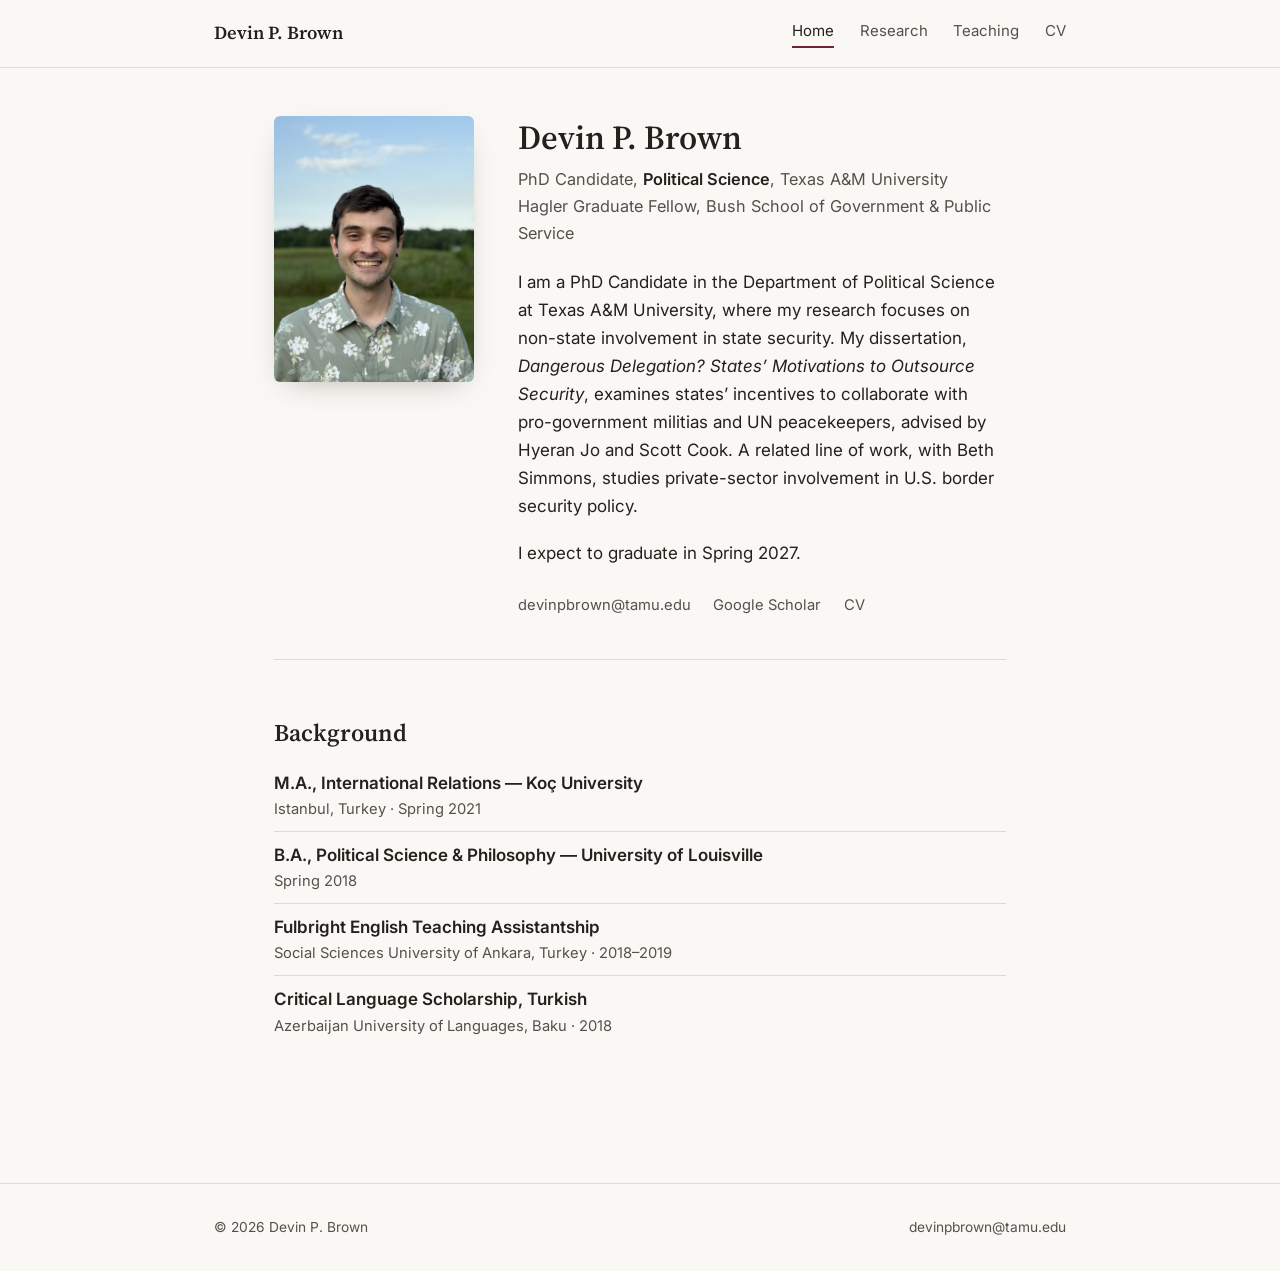
==== index.html @ c1f96a75 "Initial Site" ====
<!doctype html>
<html lang="en">
<head>
<meta charset="utf-8">
<meta name="viewport" content="width=device-width, initial-scale=1">
<title>Devin P. Brown — Political Science</title>
<meta name="description" content="Devin P. Brown, PhD Candidate in Political Science at Texas A&amp;M University. Research on non-state involvement in state security.">
<link rel="preconnect" href="https://fonts.googleapis.com">
<link rel="preconnect" href="https://fonts.gstatic.com" crossorigin>
<link href="https://fonts.googleapis.com/css2?family=Source+Serif+4:opsz,wght@8..60,400;8..60,600;8..60,700&family=Inter:wght@400;500;600&display=swap" rel="stylesheet">
<link rel="stylesheet" href="assets/css/style.css">
</head>
<body>

<header class="site-header">
  <div class="wrap">
    <a class="site-title" href="index.html">Devin P. Brown</a>
    <nav class="site-nav">
      <a href="index.html" class="active">Home</a>
      <a href="research.html">Research</a>
      <a href="teaching.html">Teaching</a>
      <a href="cv.html">CV</a>
    </nav>
  </div>
</header>

<main>
  <div class="wrap">

    <section class="hero">
      <img src="assets/img/headshot.jpg" alt="Portrait of Devin P. Brown">
      <div>
        <h1>Devin P. Brown</h1>
        <p class="role">
          PhD Candidate, <strong>Political Science</strong>, Texas A&amp;M University<br>
          Hagler Graduate Fellow, Bush School of Government &amp; Public Service
        </p>
        <p>
          I am a PhD Candidate in the Department of Political Science at Texas A&amp;M
          University, where my research focuses on non-state involvement in state
          security. My dissertation, <em>Dangerous Delegation? States&rsquo;
          Motivations to Outsource Security</em>, examines states&rsquo; incentives to
          collaborate with pro-government militias and UN peacekeepers, advised by
          Hyeran Jo and Scott Cook. A related line of work, with Beth Simmons, studies
          private-sector involvement in U.S. border security policy.
        </p>
        <p>
          I expect to graduate in Spring 2027.
        </p>
        <div class="contact-row">
          <a href="mailto:devinpbrown@tamu.edu">devinpbrown@tamu.edu</a>
          <a href="https://scholar.google.com/citations?user=MltD35IAAAAJ&hl=en&oi=ao" target="_blank" rel="noopener">Google Scholar</a>
          <a href="cv.html">CV</a>
        </div>
      </div>
    </section>

    <hr class="rule">

    <h2>Background</h2>
    <ul class="plain">
      <li>
        <div class="entry-title">M.A., International Relations — Ko&ccedil; University</div>
        <div class="entry-meta">Istanbul, Turkey · Spring 2021</div>
      </li>
      <li>
        <div class="entry-title">B.A., Political Science &amp; Philosophy — University of Louisville</div>
        <div class="entry-meta">Spring 2018</div>
      </li>
      <li>
        <div class="entry-title">Fulbright English Teaching Assistantship</div>
        <div class="entry-meta">Social Sciences University of Ankara, Turkey · 2018&ndash;2019</div>
      </li>
      <li>
        <div class="entry-title">Critical Language Scholarship, Turkish</div>
        <div class="entry-meta">Azerbaijan University of Languages, Baku · 2018</div>
      </li>
    </ul>

  </div>
</main>

<footer class="site-footer">
  <div class="wrap">
    <span>&copy; 2026 Devin P. Brown</span>
    <span><a href="mailto:devinpbrown@tamu.edu">devinpbrown@tamu.edu</a></span>
  </div>
</footer>

</body>
</html>
---- assets/css/style.css ----
/* ---------- Design tokens ---------- */
:root {
  --bg: #faf8f5;
  --bg-alt: #f2ede6;
  --ink: #24211d;
  --ink-soft: #55504a;
  --rule: #e2dad0;
  --accent: #6e2732;
  --accent-soft: #8a4550;
  --max-w: 780px;
  --font-serif: "Source Serif 4", "Iowan Old Style", "Palatino Linotype", Palatino, Georgia, serif;
  --font-sans: "Inter", -apple-system, BlinkMacSystemFont, "Segoe UI", Roboto, Helvetica, Arial, sans-serif;
}

* { box-sizing: border-box; }

html { scroll-behavior: smooth; }

body {
  margin: 0;
  background: var(--bg);
  color: var(--ink);
  font-family: var(--font-sans);
  font-size: 17px;
  line-height: 1.65;
  -webkit-font-smoothing: antialiased;
}

img { max-width: 100%; display: block; }

a {
  color: var(--accent);
  text-decoration: none;
  border-bottom: 1px solid transparent;
  transition: border-color 0.15s ease, color 0.15s ease;
}
a:hover { border-bottom-color: currentColor; }

h1, h2, h3 {
  font-family: var(--font-serif);
  font-weight: 600;
  line-height: 1.25;
  color: var(--ink);
  margin: 0 0 0.5em;
}

h1 { font-size: 2.1rem; }
h2 { font-size: 1.5rem; margin-top: 2.4em; }
h3 { font-size: 1.15rem; }

p { margin: 0 0 1.1em; }

.eyebrow {
  font-family: var(--font-sans);
  font-size: 0.78rem;
  letter-spacing: 0.11em;
  text-transform: uppercase;
  color: var(--accent-soft);
  font-weight: 600;
  margin-bottom: 0.6em;
  display: block;
}

/* ---------- Layout shell ---------- */
.wrap {
  max-width: var(--max-w);
  margin: 0 auto;
  padding: 0 1.5rem;
}

header.site-header {
  border-bottom: 1px solid var(--rule);
  background: var(--bg);
  position: sticky;
  top: 0;
  z-index: 10;
}

.site-header .wrap {
  max-width: 900px;
  display: flex;
  align-items: center;
  justify-content: space-between;
  padding-top: 1.1rem;
  padding-bottom: 1.1rem;
  gap: 1rem;
  flex-wrap: wrap;
}

.site-title {
  font-family: var(--font-serif);
  font-size: 1.15rem;
  font-weight: 600;
  color: var(--ink);
  white-space: nowrap;
}
.site-title:hover { border-bottom: none; }

nav.site-nav {
  display: flex;
  gap: 1.6rem;
  flex-wrap: wrap;
}

nav.site-nav a {
  font-size: 0.94rem;
  color: var(--ink-soft);
  border-bottom: none;
  padding-bottom: 2px;
  border-bottom: 2px solid transparent;
}
nav.site-nav a:hover,
nav.site-nav a.active {
  color: var(--ink);
  border-bottom-color: var(--accent);
}

main { max-width: 900px; margin: 0 auto; }
main > .wrap { padding-top: 3rem; padding-bottom: 5rem; }

/* ---------- Home hero ---------- */
.hero {
  display: grid;
  grid-template-columns: 200px 1fr;
  gap: 2.75rem;
  align-items: start;
  margin-bottom: 1rem;
}

.hero img {
  width: 100%;
  border-radius: 6px;
  box-shadow: 0 10px 30px -14px rgba(35, 25, 15, 0.35);
}

.hero h1 { margin-bottom: 0.25em; }

.hero .role {
  font-size: 1.02rem;
  color: var(--ink-soft);
  margin-bottom: 1.3em;
}
.hero .role strong { color: var(--ink); font-weight: 600; }

.contact-row {
  display: flex;
  flex-wrap: wrap;
  gap: 0.5rem 1.4rem;
  margin-top: 1.6rem;
  font-size: 0.92rem;
}
.contact-row a { color: var(--ink-soft); }
.contact-row a:hover { color: var(--accent); }

@media (max-width: 640px) {
  .hero { grid-template-columns: 128px 1fr; gap: 1.5rem; }
  .hero h1 { font-size: 1.6rem; }
}

/* ---------- Section dividers ---------- */
hr.rule {
  border: none;
  border-top: 1px solid var(--rule);
  margin: 2.6rem 0;
}

/* ---------- Research cards ---------- */
.paper {
  display: grid;
  grid-template-columns: 240px 1fr;
  gap: 1.75rem;
  padding: 1.9rem 0;
  border-bottom: 1px solid var(--rule);
  align-items: start;
}
.paper:first-of-type { padding-top: 0.5rem; }
.paper:last-of-type { border-bottom: none; }

.paper .thumb {
  aspect-ratio: 4 / 3;
  overflow: hidden;
  border-radius: 6px;
  background: var(--bg-alt);
}
.paper .thumb img {
  width: 100%; height: 100%; object-fit: cover;
}
.paper .thumb figcaption {
  font-size: 0.72rem;
  color: var(--ink-soft);
  margin: 0.4em 0 0;
  font-style: italic;
}

.paper h3 { margin-bottom: 0.35em; }
.paper .authors {
  font-size: 0.9rem;
  color: var(--ink-soft);
  margin-bottom: 0.5em;
}
.status {
  display: inline-block;
  font-size: 0.74rem;
  font-weight: 600;
  letter-spacing: 0.03em;
  text-transform: uppercase;
  padding: 0.22em 0.65em;
  border-radius: 4px;
  background: var(--bg-alt);
  color: var(--accent);
  margin-bottom: 0.75em;
}

.paper-links a {
  font-size: 0.9rem;
  font-weight: 600;
}
.paper-links a::after { content: "  →"; }

@media (max-width: 640px) {
  .paper { grid-template-columns: 1fr; }
}

/* ---------- Lists (teaching / cv) ---------- */
ul.plain { list-style: none; margin: 0 0 1.4em; padding: 0; }
ul.plain li {
  padding: 0.55em 0;
  border-bottom: 1px solid var(--rule);
}
ul.plain li:last-child { border-bottom: none; }
.entry-title { font-weight: 600; }
.entry-meta { color: var(--ink-soft); font-size: 0.92rem; }

.two-col {
  display: grid;
  grid-template-columns: 1fr 1fr;
  gap: 0 2rem;
}
@media (max-width: 640px) {
  .two-col { grid-template-columns: 1fr; }
}

/* ---------- Buttons ---------- */
.btn {
  display: inline-block;
  font-size: 0.92rem;
  font-weight: 600;
  padding: 0.6em 1.2em;
  border: 1px solid var(--accent);
  border-radius: 5px;
  color: var(--accent);
  border-bottom-width: 1px;
}
.btn:hover { background: var(--accent); color: #fff; }

/* ---------- Footer ---------- */
footer.site-footer {
  border-top: 1px solid var(--rule);
  margin-top: 2rem;
}
footer.site-footer .wrap {
  max-width: 900px;
  padding: 2rem 1.5rem;
  font-size: 0.86rem;
  color: var(--ink-soft);
  display: flex;
  justify-content: space-between;
  flex-wrap: wrap;
  gap: 0.5rem;
}
footer.site-footer a { color: var(--ink-soft); }
footer.site-footer a:hover { color: var(--accent); }

/* ---------- CV embed ---------- */
.cv-embed {
  width: 100%;
  height: 80vh;
  border: 1px solid var(--rule);
  border-radius: 6px;
}
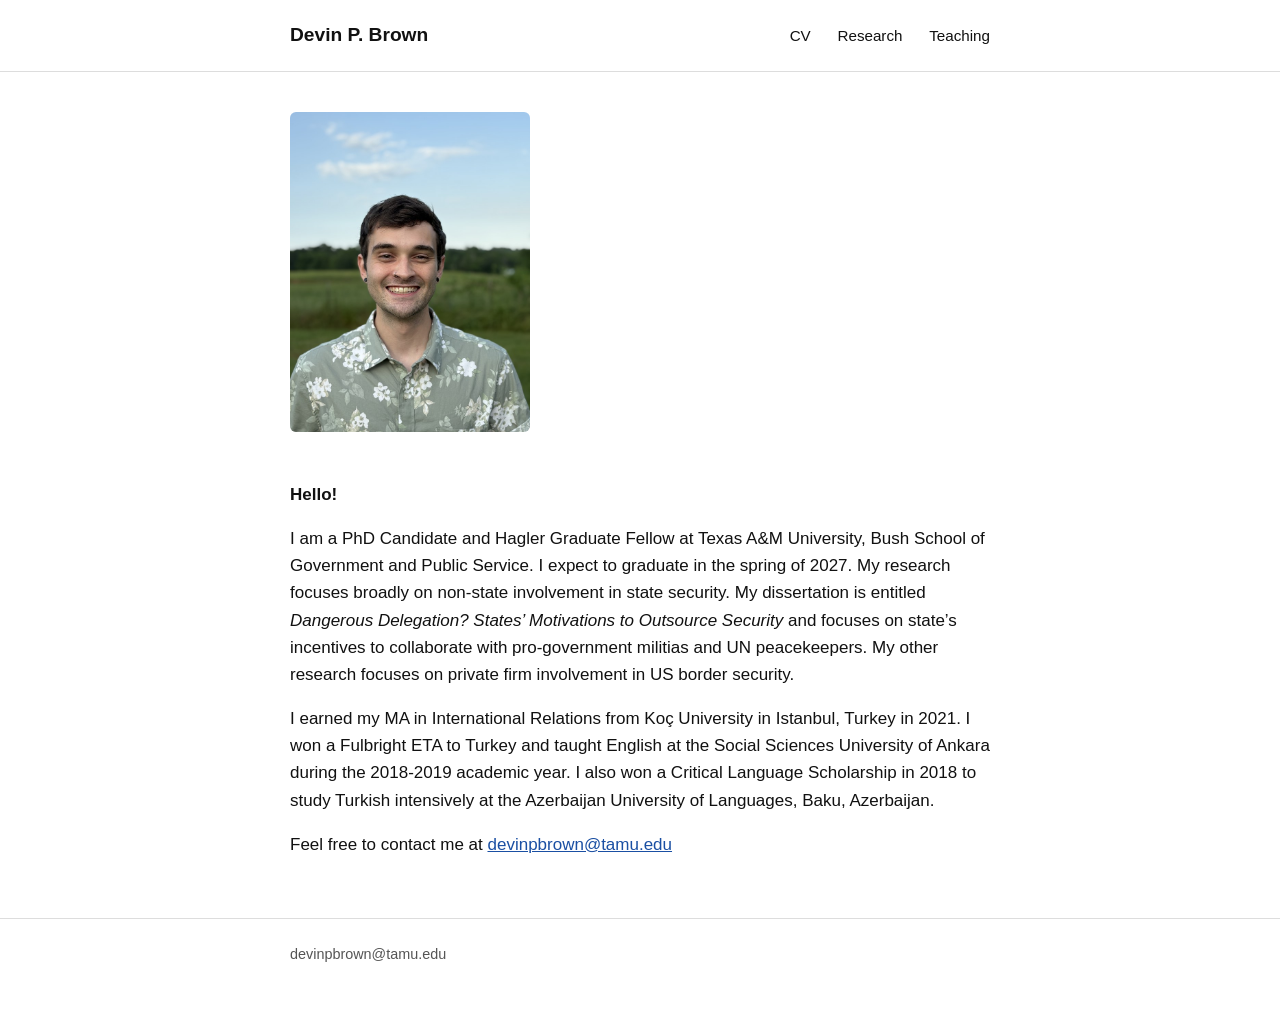
==== commit c7271a1f: "Rebuild pages with verbatim original content and simple, editable markup Replace the rewritten copy " ====
--- a/index.html
+++ b/index.html
@@ -3,87 +3,79 @@
 <head>
 <meta charset="utf-8">
 <meta name="viewport" content="width=device-width, initial-scale=1">
-<title>Devin P. Brown — Political Science</title>
-<meta name="description" content="Devin P. Brown, PhD Candidate in Political Science at Texas A&amp;M University. Research on non-state involvement in state security.">
-<link rel="preconnect" href="https://fonts.googleapis.com">
-<link rel="preconnect" href="https://fonts.gstatic.com" crossorigin>
-<link href="https://fonts.googleapis.com/css2?family=Source+Serif+4:opsz,wght@8..60,400;8..60,600;8..60,700&family=Inter:wght@400;500;600&display=swap" rel="stylesheet">
+<title>Home | Devin P. Brown</title>
+
+<!-- This line loads the shared stylesheet used by every page.
+     To change fonts, colors, or spacing site-wide, edit
+     assets/css/style.css instead of this file. -->
 <link rel="stylesheet" href="assets/css/style.css">
 </head>
 <body>
 
+<!-- =====================================================================
+     TOP NAVIGATION — identical block copy-pasted at the top of every page.
+     To add/remove/rename a page, edit this block on ALL FOUR html files
+     (index.html, research.html, teaching.html, cv.html).
+     ===================================================================== -->
 <header class="site-header">
-  <div class="wrap">
-    <a class="site-title" href="index.html">Devin P. Brown</a>
+  <div class="container">
+    <a class="site-name" href="index.html">Devin P. Brown</a>
     <nav class="site-nav">
-      <a href="index.html" class="active">Home</a>
+      <a href="cv.html">CV</a>
       <a href="research.html">Research</a>
       <a href="teaching.html">Teaching</a>
-      <a href="cv.html">CV</a>
     </nav>
   </div>
 </header>
 
-<main>
-  <div class="wrap">
+<div class="container">
 
-    <section class="hero">
-      <img src="assets/img/headshot.jpg" alt="Portrait of Devin P. Brown">
-      <div>
-        <h1>Devin P. Brown</h1>
-        <p class="role">
-          PhD Candidate, <strong>Political Science</strong>, Texas A&amp;M University<br>
-          Hagler Graduate Fellow, Bush School of Government &amp; Public Service
-        </p>
-        <p>
-          I am a PhD Candidate in the Department of Political Science at Texas A&amp;M
-          University, where my research focuses on non-state involvement in state
-          security. My dissertation, <em>Dangerous Delegation? States&rsquo;
-          Motivations to Outsource Security</em>, examines states&rsquo; incentives to
-          collaborate with pro-government militias and UN peacekeepers, advised by
-          Hyeran Jo and Scott Cook. A related line of work, with Beth Simmons, studies
-          private-sector involvement in U.S. border security policy.
-        </p>
-        <p>
-          I expect to graduate in Spring 2027.
-        </p>
-        <div class="contact-row">
-          <a href="mailto:devinpbrown@tamu.edu">devinpbrown@tamu.edu</a>
-          <a href="https://scholar.google.com/citations?user=MltD35IAAAAJ&hl=en&oi=ao" target="_blank" rel="noopener">Google Scholar</a>
-          <a href="cv.html">CV</a>
-        </div>
-      </div>
-    </section>
+  <!-- =====================================================================
+       PHOTO — swap the file in assets/img/ (or change the filename below)
+       to use a different headshot.
+       ===================================================================== -->
+  <img class="home-photo" src="assets/img/headshot.jpg" alt="Devin P. Brown">
 
-    <hr class="rule">
+  <!-- =====================================================================
+       BIO TEXT — edit freely below. Each <p>...</p> is one paragraph.
+       ===================================================================== -->
+  <p><strong>Hello!</strong></p>
 
-    <h2>Background</h2>
-    <ul class="plain">
-      <li>
-        <div class="entry-title">M.A., International Relations — Ko&ccedil; University</div>
-        <div class="entry-meta">Istanbul, Turkey · Spring 2021</div>
-      </li>
-      <li>
-        <div class="entry-title">B.A., Political Science &amp; Philosophy — University of Louisville</div>
-        <div class="entry-meta">Spring 2018</div>
-      </li>
-      <li>
-        <div class="entry-title">Fulbright English Teaching Assistantship</div>
-        <div class="entry-meta">Social Sciences University of Ankara, Turkey · 2018&ndash;2019</div>
-      </li>
-      <li>
-        <div class="entry-title">Critical Language Scholarship, Turkish</div>
-        <div class="entry-meta">Azerbaijan University of Languages, Baku · 2018</div>
-      </li>
-    </ul>
+  <p>
+    I am a PhD Candidate and Hagler Graduate Fellow at Texas A&amp;M University,
+    Bush School of Government and Public Service. I expect to graduate in the
+    spring of 2027. My research focuses broadly on non-state involvement in
+    state security. My dissertation is entitled <em>Dangerous Delegation?
+    States&rsquo; Motivations to Outsource Security</em> and focuses on
+    state&rsquo;s incentives to collaborate with pro-government militias and UN
+    peacekeepers. My other research focuses on private firm involvement in US
+    border security.
+  </p>
 
-  </div>
-</main>
+  <p>
+    I earned my MA in International Relations from Ko&ccedil;  University in
+    Istanbul, Turkey in 2021. I won a Fulbright ETA to Turkey and taught
+    English at the Social Sciences University of Ankara during the 2018-2019
+    academic year. I also won a Critical Language Scholarship in 2018 to study
+    Turkish intensively at the Azerbaijan University of Languages, Baku,
+    Azerbaijan.
+  </p>
 
-<footer class="site-footer">
-  <div class="wrap">
-    <span>&copy; 2026 Devin P. Brown</span>
-    <span><a href="mailto:devinpbrown@tamu.edu">devinpbrown@tamu.edu</a></span>
+  <p>
+    Feel free to contact me at
+    <a href="mailto:devinpbrown@tamu.edu">devinpbrown@tamu.edu</a>
+  </p>
+  <!-- ===================================================================== -->
+
+</div>
+
+<!-- =====================================================================
+     FOOTER — identical on every page. Edit the email/year here to change
+     it site-wide.
+     ===================================================================== -->
+<footer>
+  <div class="container">
+    devinpbrown@tamu.edu
   </div>
 </footer>
 
--- a/assets/css/style.css
+++ b/assets/css/style.css
@@ -1,280 +1,135 @@
-/* ---------- Design tokens ---------- */
-:root {
-  --bg: #faf8f5;
-  --bg-alt: #f2ede6;
-  --ink: #24211d;
-  --ink-soft: #55504a;
-  --rule: #e2dad0;
-  --accent: #6e2732;
-  --accent-soft: #8a4550;
-  --max-w: 780px;
-  --font-serif: "Source Serif 4", "Iowan Old Style", "Palatino Linotype", Palatino, Georgia, serif;
-  --font-sans: "Inter", -apple-system, BlinkMacSystemFont, "Segoe UI", Roboto, Helvetica, Arial, sans-serif;
+/* =====================================================================
+   STYLE.CSS — shared styles for every page.
+   This is the ONLY stylesheet. Edit a value here and it updates the
+   whole site. Sections are labeled below.
+   ===================================================================== */
+
+/* ---- 1. Basic page setup ---- */
+body {
+  background: #ffffff;      /* page background color */
+  color: #111111;           /* main text color */
+  font-family: -apple-system, "Segoe UI", Arial, Helvetica, sans-serif;
+  font-size: 17px;
+  line-height: 1.6;
+  margin: 0;
 }
 
-* { box-sizing: border-box; }
-
-html { scroll-behavior: smooth; }
-
-body {
-  margin: 0;
-  background: var(--bg);
-  color: var(--ink);
-  font-family: var(--font-sans);
-  font-size: 17px;
-  line-height: 1.65;
-  -webkit-font-smoothing: antialiased;
+/* Center everything in a readable column.
+   Change max-width below to make pages wider/narrower. */
+.container {
+  max-width: 700px;
+  margin: 0 auto;
+  padding: 0 20px;
 }
 
-img { max-width: 100%; display: block; }
-
 a {
-  color: var(--accent);
+  color: #1a4fa3;   /* link color */
+}
+a:hover {
   text-decoration: none;
-  border-bottom: 1px solid transparent;
-  transition: border-color 0.15s ease, color 0.15s ease;
-}
-a:hover { border-bottom-color: currentColor; }
-
-h1, h2, h3 {
-  font-family: var(--font-serif);
-  font-weight: 600;
-  line-height: 1.25;
-  color: var(--ink);
-  margin: 0 0 0.5em;
 }
 
-h1 { font-size: 2.1rem; }
-h2 { font-size: 1.5rem; margin-top: 2.4em; }
-h3 { font-size: 1.15rem; }
-
-p { margin: 0 0 1.1em; }
-
-.eyebrow {
-  font-family: var(--font-sans);
-  font-size: 0.78rem;
-  letter-spacing: 0.11em;
-  text-transform: uppercase;
-  color: var(--accent-soft);
-  font-weight: 600;
-  margin-bottom: 0.6em;
-  display: block;
+hr {
+  border: none;
+  border-top: 1px solid #dddddd;
+  margin: 40px 0;
 }
 
-/* ---------- Layout shell ---------- */
-.wrap {
-  max-width: var(--max-w);
-  margin: 0 auto;
-  padding: 0 1.5rem;
+/* ---- 2. Top navigation bar (same on every page) ---- */
+header.site-header {
+  border-bottom: 1px solid #dddddd;
+  padding: 20px 0;
+  margin-bottom: 40px;
 }
 
-header.site-header {
-  border-bottom: 1px solid var(--rule);
-  background: var(--bg);
-  position: sticky;
-  top: 0;
-  z-index: 10;
+header.site-header .container {
+  display: flex;
+  justify-content: space-between;
+  align-items: center;
+  flex-wrap: wrap;
+  gap: 10px;
 }
 
-.site-header .wrap {
-  max-width: 900px;
-  display: flex;
-  align-items: center;
-  justify-content: space-between;
-  padding-top: 1.1rem;
-  padding-bottom: 1.1rem;
-  gap: 1rem;
-  flex-wrap: wrap;
-}
-
-.site-title {
-  font-family: var(--font-serif);
-  font-size: 1.15rem;
-  font-weight: 600;
-  color: var(--ink);
-  white-space: nowrap;
-}
-.site-title:hover { border-bottom: none; }
-
-nav.site-nav {
-  display: flex;
-  gap: 1.6rem;
-  flex-wrap: wrap;
+.site-name {
+  font-size: 1.2rem;
+  font-weight: bold;
+  color: #111111;
+  text-decoration: none;
 }
 
 nav.site-nav a {
-  font-size: 0.94rem;
-  color: var(--ink-soft);
-  border-bottom: none;
-  padding-bottom: 2px;
-  border-bottom: 2px solid transparent;
+  margin-left: 22px;
+  color: #111111;
+  text-decoration: none;
+  font-size: 0.95rem;
+}
+nav.site-nav a:first-child {
+  margin-left: 0;
 }
 nav.site-nav a:hover,
-nav.site-nav a.active {
-  color: var(--ink);
-  border-bottom-color: var(--accent);
+nav.site-nav a.current {
+  text-decoration: underline;
 }
 
-main { max-width: 900px; margin: 0 auto; }
-main > .wrap { padding-top: 3rem; padding-bottom: 5rem; }
-
-/* ---------- Home hero ---------- */
-.hero {
-  display: grid;
-  grid-template-columns: 200px 1fr;
-  gap: 2.75rem;
-  align-items: start;
-  margin-bottom: 1rem;
+/* ---- 3. Home page ---- */
+.home-photo {
+  width: 240px;
+  max-width: 60%;
+  border-radius: 6px;
+  margin-bottom: 24px;
 }
 
-.hero img {
-  width: 100%;
-  border-radius: 6px;
-  box-shadow: 0 10px 30px -14px rgba(35, 25, 15, 0.35);
+/* ---- 4. Research page: one block per project ---- */
+.project {
+  padding: 40px 0;
+  border-bottom: 1px solid #dddddd;
+}
+.project:first-of-type {
+  padding-top: 0;
+}
+.project:last-of-type {
+  border-bottom: none;
 }
 
-.hero h1 { margin-bottom: 0.25em; }
-
-.hero .role {
-  font-size: 1.02rem;
-  color: var(--ink-soft);
-  margin-bottom: 1.3em;
+/* Photos are shown large (full column width). To make a specific photo
+   smaller, add a "small" attribute: <img class="project-photo small" ...> */
+.project-photo {
+  width: 100%;
+  height: auto;
+  border-radius: 4px;
+  margin-bottom: 18px;
 }
-.hero .role strong { color: var(--ink); font-weight: 600; }
-
-.contact-row {
-  display: flex;
-  flex-wrap: wrap;
-  gap: 0.5rem 1.4rem;
-  margin-top: 1.6rem;
-  font-size: 0.92rem;
-}
-.contact-row a { color: var(--ink-soft); }
-.contact-row a:hover { color: var(--accent); }
-
-@media (max-width: 640px) {
-  .hero { grid-template-columns: 128px 1fr; gap: 1.5rem; }
-  .hero h1 { font-size: 1.6rem; }
+.project-photo.small {
+  max-width: 400px;
 }
 
-/* ---------- Section dividers ---------- */
-hr.rule {
-  border: none;
-  border-top: 1px solid var(--rule);
-  margin: 2.6rem 0;
+.project h2 {
+  margin-bottom: 4px;
 }
 
-/* ---------- Research cards ---------- */
-.paper {
-  display: grid;
-  grid-template-columns: 240px 1fr;
-  gap: 1.75rem;
-  padding: 1.9rem 0;
-  border-bottom: 1px solid var(--rule);
-  align-items: start;
-}
-.paper:first-of-type { padding-top: 0.5rem; }
-.paper:last-of-type { border-bottom: none; }
-
-.paper .thumb {
-  aspect-ratio: 4 / 3;
-  overflow: hidden;
-  border-radius: 6px;
-  background: var(--bg-alt);
-}
-.paper .thumb img {
-  width: 100%; height: 100%; object-fit: cover;
-}
-.paper .thumb figcaption {
-  font-size: 0.72rem;
-  color: var(--ink-soft);
-  margin: 0.4em 0 0;
-  font-style: italic;
+.project .byline {
+  color: #555555;
+  font-size: 0.95rem;
+  margin-bottom: 14px;
 }
 
-.paper h3 { margin-bottom: 0.35em; }
-.paper .authors {
-  font-size: 0.9rem;
-  color: var(--ink-soft);
-  margin-bottom: 0.5em;
-}
-.status {
-  display: inline-block;
-  font-size: 0.74rem;
-  font-weight: 600;
-  letter-spacing: 0.03em;
-  text-transform: uppercase;
-  padding: 0.22em 0.65em;
-  border-radius: 4px;
-  background: var(--bg-alt);
-  color: var(--accent);
-  margin-bottom: 0.75em;
+.project .status {
+  font-style: italic;
+  color: #555555;
 }
 
-.paper-links a {
+/* ---- 5. Footer ---- */
+footer {
+  border-top: 1px solid #dddddd;
+  margin-top: 60px;
+  padding: 24px 0 60px;
+  color: #555555;
   font-size: 0.9rem;
-  font-weight: 600;
-}
-.paper-links a::after { content: "  →"; }
-
-@media (max-width: 640px) {
-  .paper { grid-template-columns: 1fr; }
 }
 
-/* ---------- Lists (teaching / cv) ---------- */
-ul.plain { list-style: none; margin: 0 0 1.4em; padding: 0; }
-ul.plain li {
-  padding: 0.55em 0;
-  border-bottom: 1px solid var(--rule);
+/* ---- 6. CV page PDF embed ---- */
+.pdf-embed {
+  width: 100%;
+  height: 85vh;
+  border: 1px solid #dddddd;
 }
-ul.plain li:last-child { border-bottom: none; }
-.entry-title { font-weight: 600; }
-.entry-meta { color: var(--ink-soft); font-size: 0.92rem; }
-
-.two-col {
-  display: grid;
-  grid-template-columns: 1fr 1fr;
-  gap: 0 2rem;
-}
-@media (max-width: 640px) {
-  .two-col { grid-template-columns: 1fr; }
-}
-
-/* ---------- Buttons ---------- */
-.btn {
-  display: inline-block;
-  font-size: 0.92rem;
-  font-weight: 600;
-  padding: 0.6em 1.2em;
-  border: 1px solid var(--accent);
-  border-radius: 5px;
-  color: var(--accent);
-  border-bottom-width: 1px;
-}
-.btn:hover { background: var(--accent); color: #fff; }
-
-/* ---------- Footer ---------- */
-footer.site-footer {
-  border-top: 1px solid var(--rule);
-  margin-top: 2rem;
-}
-footer.site-footer .wrap {
-  max-width: 900px;
-  padding: 2rem 1.5rem;
-  font-size: 0.86rem;
-  color: var(--ink-soft);
-  display: flex;
-  justify-content: space-between;
-  flex-wrap: wrap;
-  gap: 0.5rem;
-}
-footer.site-footer a { color: var(--ink-soft); }
-footer.site-footer a:hover { color: var(--accent); }
-
-/* ---------- CV embed ---------- */
-.cv-embed {
-  width: 100%;
-  height: 80vh;
-  border: 1px solid var(--rule);
-  border-radius: 6px;
-}
